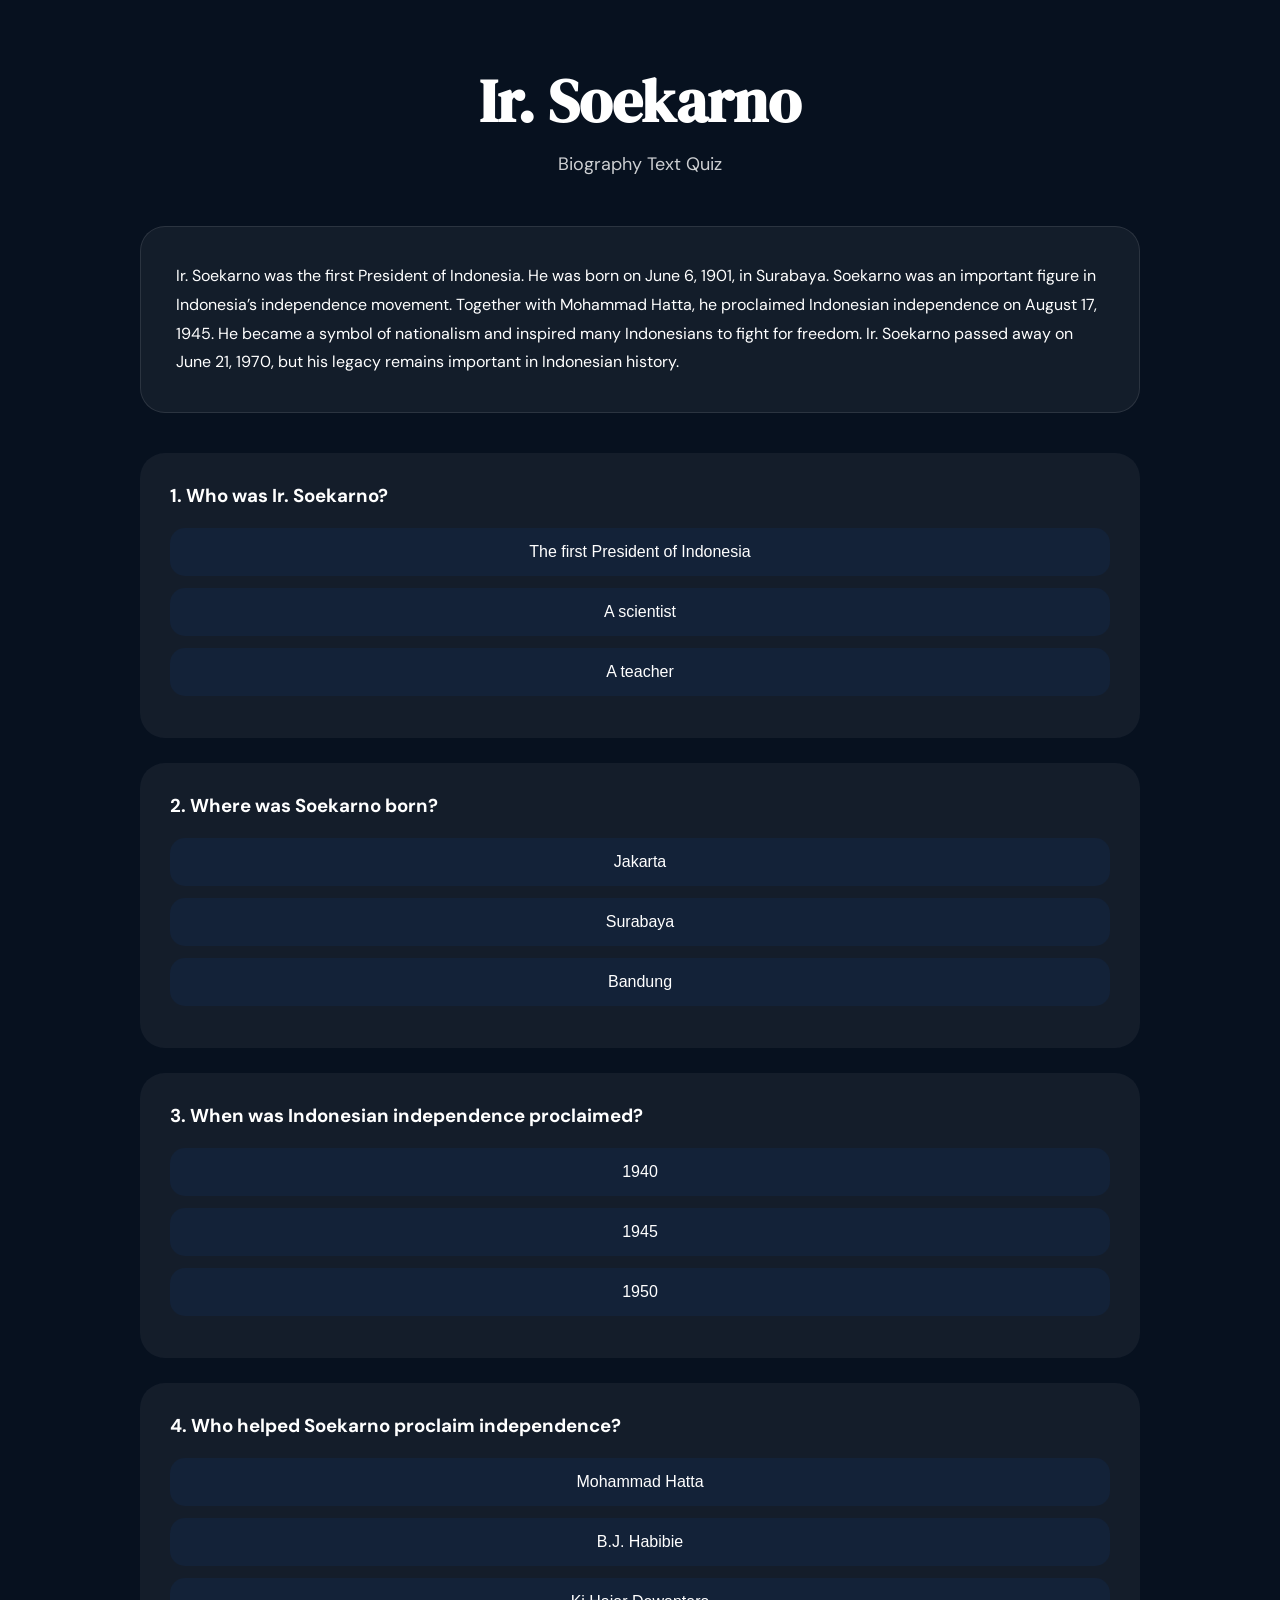
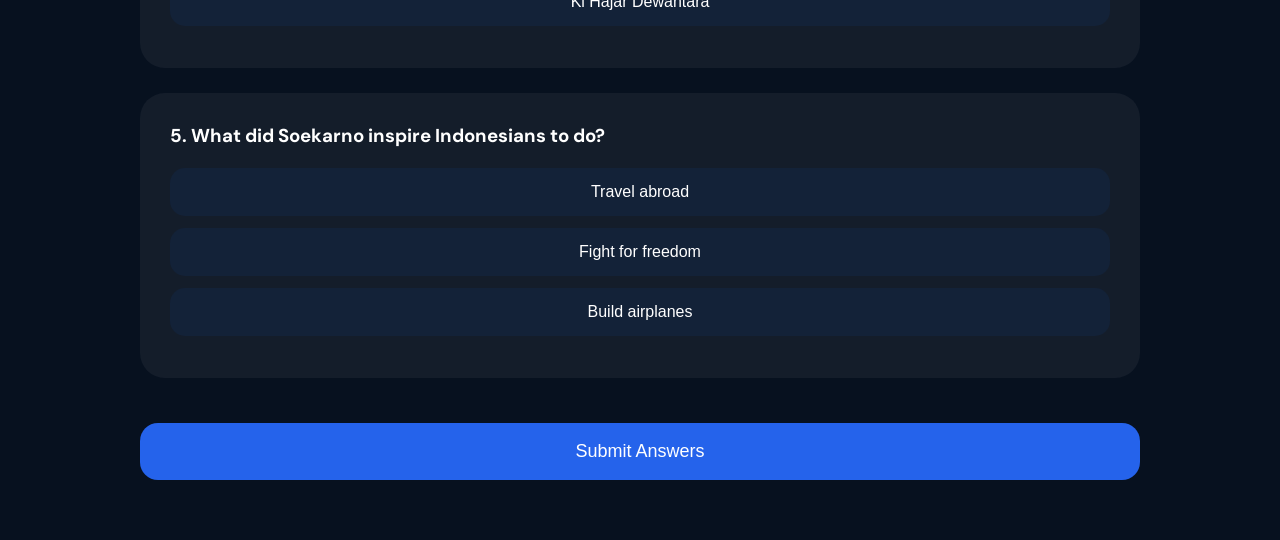
==== biography.html @ 5d80e8ea "perubahan vitur quiz" ====
<!DOCTYPE html>
<html lang="en">
<head>
<meta charset="UTF-8">
<meta name="viewport" content="width=device-width, initial-scale=1.0">

<title>Biography Quiz</title>

<link href="https://fonts.googleapis.com/css2?family=DM+Sans:wght@300;400;500;700&family=DM+Serif+Display&display=swap" rel="stylesheet">

<link rel="stylesheet" href="style.css">

<style>

body{
  margin:0;
  background:#07111f;
  color:white;
  font-family:'DM Sans',sans-serif;
}

.quiz-page{
  width:90%;
  max-width:1000px;
  margin:auto;
  padding:60px 0;
}

.quiz-header{
  text-align:center;
  margin-bottom:50px;
}

.quiz-header h1{
  font-size:60px;
  font-family:'DM Serif Display',serif;
  margin-bottom:10px;
}

.quiz-header p{
  opacity:.8;
  font-size:18px;
}

.story-box{
  background:rgba(255,255,255,.05);
  border:1px solid rgba(255,255,255,.1);
  border-radius:25px;
  padding:35px;
  line-height:1.8;
  margin-bottom:40px;
}

.question-card{
  background:rgba(255,255,255,.05);
  border-radius:25px;
  padding:30px;
  margin-bottom:25px;
}

.question-card h3{
  margin-bottom:20px;
}

.option-btn{
  width:100%;
  padding:15px;
  border:none;
  border-radius:15px;
  margin-bottom:12px;
  background:#132238;
  color:white;
  cursor:pointer;
  transition:.3s;
  font-size:16px;
}

.option-btn:hover{
  background:#1d3557;
}

.option-btn.selected{
  background:#2563eb;
}

.submit-btn{
  width:100%;
  padding:18px;
  border:none;
  border-radius:18px;
  background:#2563eb;
  color:white;
  font-size:18px;
  cursor:pointer;
  margin-top:20px;
}

.result-box{
  margin-top:40px;
  background:rgba(255,255,255,.05);
  border-radius:25px;
  padding:30px;
  display:none;
}

.review-item{
  margin-top:20px;
  padding:20px;
  border-radius:18px;
}

.correct{
  background:rgba(34,197,94,.15);
}

.wrong{
  background:rgba(239,68,68,.15);
}

</style>
</head>
<body>

<div class="quiz-page">

<div class="quiz-header">
<h1>Ir. Soekarno</h1>
<p>Biography Text Quiz</p>
</div>

<div class="story-box">

<p>
Ir. Soekarno was the first President of Indonesia.
He was born on June 6, 1901, in Surabaya.
Soekarno was an important figure in Indonesia’s independence movement.
Together with Mohammad Hatta, he proclaimed Indonesian independence on August 17, 1945.
He became a symbol of nationalism and inspired many Indonesians to fight for freedom.
Ir. Soekarno passed away on June 21, 1970, but his legacy remains important in Indonesian history.
</p>

</div>

<div id="quiz-area">

<div class="question-card">
<h3>1. Who was Ir. Soekarno?</h3>

<button class="option-btn" onclick="selectAnswer(0,this,true)">The first President of Indonesia</button>
<button class="option-btn" onclick="selectAnswer(0,this,false)">A scientist</button>
<button class="option-btn" onclick="selectAnswer(0,this,false)">A teacher</button>
</div>

<div class="question-card">
<h3>2. Where was Soekarno born?</h3>

<button class="option-btn" onclick="selectAnswer(1,this,false)">Jakarta</button>
<button class="option-btn" onclick="selectAnswer(1,this,true)">Surabaya</button>
<button class="option-btn" onclick="selectAnswer(1,this,false)">Bandung</button>
</div>

<div class="question-card">
<h3>3. When was Indonesian independence proclaimed?</h3>

<button class="option-btn" onclick="selectAnswer(2,this,false)">1940</button>
<button class="option-btn" onclick="selectAnswer(2,this,true)">1945</button>
<button class="option-btn" onclick="selectAnswer(2,this,false)">1950</button>
</div>

<div class="question-card">
<h3>4. Who helped Soekarno proclaim independence?</h3>

<button class="option-btn" onclick="selectAnswer(3,this,true)">Mohammad Hatta</button>
<button class="option-btn" onclick="selectAnswer(3,this,false)">B.J. Habibie</button>
<button class="option-btn" onclick="selectAnswer(3,this,false)">Ki Hajar Dewantara</button>
</div>

<div class="question-card">
<h3>5. What did Soekarno inspire Indonesians to do?</h3>

<button class="option-btn" onclick="selectAnswer(4,this,false)">Travel abroad</button>
<button class="option-btn" onclick="selectAnswer(4,this,true)">Fight for freedom</button>
<button class="option-btn" onclick="selectAnswer(4,this,false)">Build airplanes</button>
</div>

<button class="submit-btn" onclick="finishQuiz()">
Submit Answers
</button>

</div>

<div class="result-box" id="resultBox">

<h2>Your Result</h2>

<p id="scoreText"></p>
<p id="correctText"></p>
<p id="wrongText"></p>

<div id="reviewArea"></div>

</div>

</div>

<script>

const answers = [];
const review = [];

function selectAnswer(q,btn,isCorrect){

  document.querySelectorAll('.question-card')[q]
  .querySelectorAll('.option-btn')
  .forEach(b=>b.classList.remove('selected'));

  btn.classList.add('selected');

  answers[q]=isCorrect;

  review[q]={
    question:q+1,
    answer:btn.innerText,
    correct:isCorrect
  };
}

function finishQuiz(){

  let correct=0;

  answers.forEach(a=>{
    if(a) correct++;
  });

  const wrong=5-correct;
  const score=correct*20;

  document.getElementById('resultBox').style.display='block';

  document.getElementById('scoreText').innerText=
  "Score : "+score;

  document.getElementById('correctText').innerText=
  "Correct : "+correct;

  document.getElementById('wrongText').innerText=
  "Wrong : "+wrong;

  let html='';

  review.forEach(r=>{

    html+=`
    <div class="review-item ${r.correct ? 'correct':'wrong'}">

    <h4>
    Question ${r.question}
    </h4>

    <p>Your Answer : ${r.answer}</p>

    <p>
    ${r.correct ? '✔ Correct':'✖ Wrong'}
    </p>

    </div>
    `;
  });

  document.getElementById('reviewArea').innerHTML=html;
}

</script>

</body>
</html>
---- style.css ----
:root {
      --navy:       #0f2044;
      --navy-mid:   #1a3263;
      --navy-light: #243f7a;
      --accent:     #4a90d9;
      --accent-glow:#6fb3f7;
      --gold:       #e8b84b;
      --white:      #ffffff;
      --off-white:  #f5f7fb;
      --text-dark:  #1a2540;
      --text-mid:   #3d5080;
      --text-light: #7a92bb;
      --example-bg: #eef5ff;
      --example-border: #4a90d9;
      --card-shadow: 0 8px 32px rgba(15,32,68,0.10);
      --radius: 16px;
    }

    *, *::before, *::after { box-sizing: border-box; margin: 0; padding: 0; }

    html { scroll-behavior: smooth; }

    body {
      font-family: 'DM Sans', sans-serif;
      background: var(--off-white);
      color: var(--text-dark);
      min-height: 100vh;
    }

    /* ── NAV ── */
    nav {
      position: sticky;
      top: 0;
      z-index: 100;
      background: var(--navy);
      box-shadow: 0 2px 24px rgba(15,32,68,0.25);
    }
    .nav-inner {
      max-width: 1100px;
      margin: 0 auto;
      padding: 0 24px;
      display: flex;
      align-items: center;
      justify-content: space-between;
      height: 64px;
    }
    .nav-logo {
      font-family: 'DM Serif Display', serif;
      font-size: 1.5rem;
      color: var(--white);
      letter-spacing: -0.3px;
      display: flex;
      align-items: center;
      gap: 10px;
    }
    .nav-logo span.dot {
      width: 10px; height: 10px;
      background: var(--gold);
      border-radius: 50%;
      display: inline-block;
    }
    .nav-links {
      display: flex;
      gap: 6px;
      list-style: none;
    }
    .nav-links a {
      color: rgba(255,255,255,0.75);
      text-decoration: none;
      font-size: 0.88rem;
      font-weight: 500;
      padding: 6px 14px;
      border-radius: 8px;
      transition: all .2s;
    }
    .nav-links a:hover {
      color: var(--white);
      background: rgba(255,255,255,0.10);
    }
/* ── THEME TOGGLE ── */
.theme-toggle{
  display:flex;
  align-items:center;
  gap:10px;
  cursor:pointer;
  user-select:none;
}

.toggle-label{
  color: rgba(255,255,255,0.85);
  font-size:0.85rem;
  font-weight:600;
  transition: .25s;
}

.toggle-track{
  width:54px;
  height:30px;
  border-radius:100px;
  background: rgba(255,255,255,0.18);
  border:1px solid rgba(255,255,255,0.15);
  position:relative;
  transition: .3s;
  backdrop-filter: blur(10px);
}

.toggle-thumb{
  width:22px;
  height:22px;
  border-radius:50%;
  background:white;
  position:absolute;
  top:3px;
  left:4px;
  transition:.3s cubic-bezier(.68,-0.55,.27,1.55);
  box-shadow:0 2px 10px rgba(0,0,0,0.2);
}

/* ACTIVE PURPLE MODE */
body.purple-theme{
  --navy:       #2d114f;
  --navy-mid:   #4a1f75;
  --navy-light: #67309b;

  --accent:      #9b5cff;
  --accent-glow: #bb8cff;

  --example-bg: #f4edff;
  --example-border: #9b5cff;
}

body.purple-theme .toggle-track{
  background: rgba(155,92,255,0.25);
  border-color: rgba(255,255,255,0.2);
}

body.purple-theme .toggle-thumb{
  transform: translateX(24px);
  background: #ffffff;
}

body.purple-theme .toggle-label{
  color:#d7c0ff;
}
    /* ── HERO ── */
    /* ── HERO PARALLAX ── */
.hero {
  position: relative;
  min-height: 100vh;

  padding: 80px 24px;

  display: flex;
  flex-direction: column;
  justify-content: center;
  align-items: center;

  text-align: center;
  overflow: hidden;

  background-image: url('images/lanscape.jpg');
  background-size: cover;
  background-position: center top;
  background-repeat: no-repeat;
}

/* overlay gelap */
.hero::before {
  content: '';
  position: absolute;
  inset: 0;

  background: linear-gradient(
    to bottom,
    rgba(15,32,68,0.35),
    rgba(15,32,68,0.55)
  );

  z-index: 1;
}

/* fade ke bawah */
.hero::after {
  content: '';
  position: absolute;
  left: 0;
  bottom: 0;

  width: 100%;
  height: 140px;

  background: linear-gradient(
    to bottom,
    transparent,
    var(--off-white)
  );

  z-index: 1;
}

/* supaya text muncul di atas overlay */
.hero > * {
  position: relative;
  z-index: 2;
}
    .hero h1 {
      font-family: 'DM Serif Display', serif;
      font-size: clamp(2.4rem, 5vw, 3.8rem);
      color: var(--white);
      line-height: 1.1;
      margin-bottom: 18px;
    }
    .hero h1 em {
      font-style: italic;
      color: var(--gold);
    }
    .hero p {
      color: rgba(255,255,255,0.70);
      font-size: 1.05rem;
      max-width: 560px;
      margin: 0 auto 36px;
      line-height: 1.7;
      font-weight: 300;
    }
    .hero-pills {
      display: flex;
      gap: 10px;
      justify-content: center;
      flex-wrap: wrap;
    }
    .hero-pill {
      background: rgba(255,255,255,0.12);
      border: 1px solid rgba(255,255,255,0.20);
      color: rgba(255,255,255,0.90);
      padding: 8px 20px;
      border-radius: 100px;
      font-size: 0.875rem;
      font-weight: 500;
      cursor: pointer;
      transition: all .2s;
    }
    .hero-pill:hover, .hero-pill.active {
      background: var(--accent);
      border-color: var(--accent);
      color: var(--white);
    }

    /* ── MAIN ── */
    main {
      max-width: 1100px;
      margin: 0 auto;
      padding: 60px 24px 100px;
    }

    /* ── TABS ── */
    .tabs-wrapper {
      margin-bottom: 40px;
    }
    .tabs-nav {
      display: flex;
      gap: 6px;
      background: var(--white);
      padding: 6px;
      border-radius: var(--radius);
      box-shadow: var(--card-shadow);
      flex-wrap: wrap;
    }
    .tab-btn {
      flex: 1;
      min-width: 140px;
      padding: 12px 20px;
      border: none;
      background: transparent;
      border-radius: 10px;
      font-family: 'DM Sans', sans-serif;
      font-size: 0.9rem;
      font-weight: 600;
      color: var(--text-mid);
      cursor: pointer;
      transition: all .25s;
      display: flex;
      align-items: center;
      justify-content: center;
      gap: 8px;
    }
    .tab-btn .tab-icon {
      font-size: 1.1rem;
    }
    .tab-btn:hover {
      background: var(--off-white);
      color: var(--navy);
    }
    .tab-btn.active {
      background: var(--navy);
      color: var(--white);
      box-shadow: 0 4px 16px rgba(15,32,68,0.25);
    }

    /* ── PANEL ── */
    .tab-panel { display: none; animation: fadeUp .35s ease; }
    .tab-panel.active { display: block; }

    @keyframes fadeUp {
      from { opacity: 0; transform: translateY(18px); }
      to   { opacity: 1; transform: translateY(0); }
    }

    /* ── SECTION HEADER ── */
    .section-header {
      display: flex;
      align-items: flex-start;
      gap: 20px;
      margin-bottom: 36px;
    }
    .section-icon {
      width: 56px; height: 56px;
      border-radius: 14px;
      background: linear-gradient(135deg, var(--navy) 0%, var(--navy-light) 100%);
      display: flex;
      align-items: center;
      justify-content: center;
      font-size: 1.6rem;
      flex-shrink: 0;
      box-shadow: 0 4px 16px rgba(15,32,68,0.20);
    }
    .section-title h2 {
      font-family: 'DM Serif Display', serif;
      font-size: 2rem;
      color: var(--navy);
      line-height: 1.1;
      margin-bottom: 6px;
    }
    .section-title p {
      color: var(--text-light);
      font-size: 0.9rem;
      font-weight: 400;
    }

    /* ── CARDS GRID ── */
    .cards-grid {
      display: grid;
      grid-template-columns: repeat(auto-fit, minmax(300px, 1fr));
      gap: 20px;
      margin-bottom: 32px;
    }

    /* ── CARD ── */
    .card {
      background: var(--white);
      border-radius: var(--radius);
      padding: 28px;
      box-shadow: var(--card-shadow);
      border: 1px solid rgba(15,32,68,0.06);
      transition: transform .2s, box-shadow .2s;
    }
    .card:hover {
      transform: translateY(-3px);
      box-shadow: 0 16px 40px rgba(15,32,68,0.14);
    }
    .card-label {
      display: inline-flex;
      align-items: center;
      gap: 6px;
      background: var(--example-bg);
      color: var(--accent);
      font-size: 0.75rem;
      font-weight: 700;
      letter-spacing: 1px;
      text-transform: uppercase;
      padding: 4px 12px;
      border-radius: 100px;
      margin-bottom: 14px;
    }
    .card h3 {
      font-family: 'DM Serif Display', serif;
      font-size: 1.25rem;
      color: var(--navy);
      margin-bottom: 10px;
    }
    .card p {
      color: var(--text-mid);
      font-size: 0.92rem;
      line-height: 1.7;
    }

    /* ── TYPES CARD ── */
.types-card{
  background: var(--white);
  border-radius: var(--radius);
  padding: 30px;
  margin-bottom: 28px;
  box-shadow: var(--card-shadow);
  border: 1px solid rgba(15,32,68,0.06);
}

.types-header{
  margin-bottom: 22px;
}

.types-header span{
  display:inline-flex;
  align-items:center;
  gap:6px;

  background: var(--example-bg);
  color: var(--accent);

  font-size:0.72rem;
  font-weight:700;
  letter-spacing:1px;
  text-transform:uppercase;

  padding:5px 12px;
  border-radius:100px;

  margin-bottom:14px;
}

.types-header h3{
  font-family:'DM Serif Display', serif;
  color: var(--navy);
  font-size:1.5rem;
  margin-bottom:8px;
}

.types-header p{
  color: var(--text-light);
  font-size:0.92rem;
  line-height:1.7;
}

.types-grid{
  display:grid;
  grid-template-columns: repeat(auto-fit, minmax(240px,1fr));
  gap:16px;
}

.type-item{
  display:flex;
  gap:14px;
  align-items:flex-start;

  background: var(--off-white);

  padding:18px;
  border-radius:14px;

  border:1px solid rgba(15,32,68,0.05);

  transition:.25s;
}

.type-item:hover{
  transform: translateY(-3px);
  border-color: rgba(74,144,217,0.25);
  box-shadow: 0 10px 25px rgba(15,32,68,0.08);
}

.type-icon{
  width:46px;
  height:46px;

  border-radius:12px;

  background: linear-gradient(
    135deg,
    var(--navy),
    var(--navy-light)
  );

  display:flex;
  align-items:center;
  justify-content:center;

  font-size:1.2rem;
  flex-shrink:0;

  color:white;
}

.type-item h4{
  color: var(--navy);
  font-size:1rem;
  margin-bottom:6px;
}

.type-item p{
  color: var(--text-mid);
  font-size:0.88rem;
  line-height:1.6;
}


    /* ── STRUCTURE LIST ── */
    .structure-card {
      background: var(--white);
      border-radius: var(--radius);
      padding: 28px 32px;
      box-shadow: var(--card-shadow);
      border: 1px solid rgba(15,32,68,0.06);
      margin-bottom: 24px;
    }
    .structure-card h3 {
      font-family: 'DM Serif Display', serif;
      font-size: 1.4rem;
      color: var(--navy);
      margin-bottom: 20px;
      display: flex;
      align-items: center;
      gap: 10px;
    }
    .structure-card h3::after {
      content: '';
      flex: 1;
      height: 2px;
      background: linear-gradient(to right, var(--accent), transparent);
      border-radius: 2px;
    }
    .structure-list {
      list-style: none;
      display: grid;
      gap: 12px;
    }
    .structure-item {
      display: flex;
      gap: 16px;
      align-items: flex-start;
    }
    .structure-num {
      width: 32px; height: 32px;
      border-radius: 8px;
      background: linear-gradient(135deg, var(--navy) 0%, var(--navy-light) 100%);
      color: var(--white);
      font-size: 0.78rem;
      font-weight: 700;
      display: flex;
      align-items: center;
      justify-content: center;
      flex-shrink: 0;
    }
    .structure-item-body strong {
      display: block;
      color: var(--navy);
      font-weight: 600;
      font-size: 0.95rem;
      margin-bottom: 3px;
    }
    .structure-item-body span {
      color: var(--text-mid);
      font-size: 0.88rem;
      line-height: 1.6;
    }

    /* ── EXAMPLE BOX ── */
    .example-box {
      background: var(--example-bg);
      border-left: 4px solid var(--accent);
      border-radius: 0 var(--radius) var(--radius) 0;
      padding: 32px 36px;
      margin-top: 8px;
      position: relative;
      overflow: hidden;
    }
    .example-box::before {
      content: '"';
      position: absolute;
      top: -10px; right: 20px;
      font-family: 'DM Serif Display', serif;
      font-size: 8rem;
      color: rgba(74,144,217,0.12);
      line-height: 1;
      pointer-events: none;
    }
    .example-tag {
      display: inline-flex;
      align-items: center;
      gap: 6px;
      background: var(--accent);
      color: var(--white);
      font-size: 0.72rem;
      font-weight: 700;
      letter-spacing: 1.2px;
      text-transform: uppercase;
      padding: 4px 14px;
      border-radius: 100px;
      margin-bottom: 18px;
    }
    .example-box h4 {
      font-family: 'DM Serif Display', serif;
      font-size: 1.3rem;
      color: var(--navy);
      margin-bottom: 18px;
    }
    .example-para {
      color: var(--text-dark);
      font-size: 0.93rem;
      line-height: 1.85;
      margin-bottom: 16px;
    }
    .example-para:last-child { margin-bottom: 0; }
    .example-section-label {
      display: inline-block;
      background: var(--navy);
      color: var(--gold);
      font-size: 0.70rem;
      font-weight: 700;
      letter-spacing: 1px;
      text-transform: uppercase;
      padding: 3px 10px;
      border-radius: 4px;
      margin-bottom: 6px;
    }

    /* ── DIVIDER ── */
    .divider {
      height: 1px;
      background: linear-gradient(to right, var(--accent), transparent);
      margin: 32px 0;
      opacity: 0.3;
    }

/* ── QUIZ SECTION (NO BACKGROUND - CENTERED) ── */
.quiz-section {
  margin-top: 60px;
  margin-bottom: 80px;
  width: 100%;
  display: flex;
  justify-content: center;
  align-items: center;
}

.quiz-overlay {
  width: 100%;
  display: flex;
  justify-content: center;
}

.quiz-card {
  background: var(--white);
  width: 100%;
  max-width: 520px; /* Lebar ideal dan proporsional saat di tengah */
  min-height: 380px;
  border-radius: var(--radius);
  padding: 40px;
  box-shadow: var(--card-shadow);
  border: 1px solid rgba(15, 32, 68, 0.08);
  display: flex;
  flex-direction: column;
  justify-content: center;
  text-align: center;
  animation: fadeUp 0.4s ease;
}

.quiz-card h3 {
  font-family: 'DM Serif Display', serif;
  color: var(--navy);
  font-size: 1.8rem;
  margin-bottom: 12px;
}

.quiz-card p {
  color: var(--text-mid);
  font-size: 0.98rem;
  margin-bottom: 26px;
  line-height: 1.6;
}

.quiz-btn-primary {
  background: var(--accent);
  color: var(--white);
  border: none;
  padding: 14px 28px;
  border-radius: 10px;
  font-size: 1rem;
  font-weight: 600;
  cursor: pointer;
  transition: all 0.25s ease;
  font-family: 'DM Sans', sans-serif;
  box-shadow: 0 4px 12px rgba(74, 144, 217, 0.15);
}

.quiz-btn-primary:hover {
  background: var(--navy);
  transform: translateY(-2px);
  box-shadow: 0 6px 16px rgba(15, 32, 68, 0.2);
}

.quiz-cat-buttons {
  display: flex;
  flex-direction: column;
  gap: 12px;
  width: 100%;
}

.quiz-btn-outline {
  background: var(--off-white);
  color: var(--navy);
  border: 1px solid rgba(15, 32, 68, 0.08);
  padding: 14px;
  border-radius: 10px;
  font-weight: 600;
  font-size: 0.95rem;
  cursor: pointer;
  transition: all 0.2s ease;
  font-family: 'DM Sans', sans-serif;
  text-align: left;
  padding-left: 20px;
}

.quiz-btn-outline:hover {
  border-color: var(--accent);
  background: var(--example-bg);
  color: var(--accent);
  transform: translateX(4px);
}

.quiz-header-info {
  display: flex;
  justify-content: space-between;
  align-items: center;
  margin-bottom: 20px;
}

.quiz-badge {
  background: var(--navy);
  color: var(--gold);
  font-size: 0.7rem;
  font-weight: 700;
  padding: 4px 10px;
  border-radius: 4px;
  text-transform: uppercase;
  letter-spacing: 0.5px;
}

.quiz-progress-text {
  font-weight: 600;
  color: var(--text-light);
  font-size: 0.85rem;
}

.quiz-card h4 {
  color: var(--navy);
  font-size: 1.15rem;
  margin-bottom: 24px;
  text-align: left;
  line-height: 1.5;
}

.quiz-options {
  display: flex;
  flex-direction: column;
  gap: 10px;
  width: 100%;
}

.quiz-opt-btn {
  text-align: left;
  background: var(--off-white);
  border: 1px solid rgba(15, 32, 68, 0.06);
  padding: 14px 18px;
  border-radius: 10px;
  cursor: pointer;
  font-family: 'DM Sans', sans-serif;
  color: var(--text-dark);
  font-size: 0.95rem;
  transition: all 0.2s ease;
}

.quiz-opt-btn:hover {
  border-color: var(--accent);
  background: var(--example-bg);
}

.quiz-opt-btn.selected {
  background: var(--navy);
  color: var(--white);
  border-color: var(--navy);
}

/* ── SCORE RESULT BLOCK ── */
.quiz-score-circle {
  width: 110px;
  height: 110px;
  border-radius: 50%;
  background: linear-gradient(135deg, var(--navy) 0%, var(--accent) 100%);
  color: var(--white);
  display: flex;
  align-items: center;
  justify-content: center;
  font-size: 2.8rem;
  font-family: 'DM Serif Display', serif;
  margin: 10px auto 28px;
  box-shadow: 0 10px 25px rgba(74, 144, 217, 0.2);
  border: 4px solid var(--white);
}

.quiz-stats {
  display: flex;
  justify-content: center;
  gap: 16px;
  margin-bottom: 30px;
}

.quiz-stat-item {
  display: flex;
  align-items: center;
  gap: 6px;
  padding: 8px 16px;
  border-radius: 8px;
  font-size: 0.95rem;
  font-weight: 600;
  background: var(--off-white);
}

.quiz-stat-item.correct {
  color: #2ed573;
  border: 1px solid rgba(46, 213, 115, 0.15);
}

.quiz-stat-item.wrong {
  color: #ff4757;
  border: 1px solid rgba(255, 71, 87, 0.15);
}

@media (max-width: 580px) {
  .quiz-card {
    padding: 32px 20px;
  }
  .quiz-stats {
    flex-direction: column;
    gap: 10px;
  }
}

/* ── QUIZ REVIEW ── */
.quiz-review-area {
  margin-top: 24px;
  display: flex;
  flex-direction: column;
  gap: 14px;

  max-height: 320px;
  overflow-y: auto;
  padding-right: 4px;
}

.quiz-review-item {
  border-radius: 12px;
  padding: 16px;
  text-align: left;
  border: 1px solid rgba(15,32,68,0.08);
}

.quiz-review-item.correct {
  background: rgba(46, 213, 115, 0.08);
  border-color: rgba(46, 213, 115, 0.2);
}

.quiz-review-item.wrong {
  background: rgba(255, 71, 87, 0.08);
  border-color: rgba(255, 71, 87, 0.2);
}

.quiz-review-question {
  font-weight: 700;
  color: var(--navy);
  margin-bottom: 10px;
  line-height: 1.5;
}

.quiz-review-answer {
  font-size: 0.92rem;
  margin-bottom: 6px;
  color: var(--text-mid);
}

.quiz-review-answer strong {
  color: var(--text-dark);
}

.review-correct-text {
  color: #2ed573;
  font-weight: 700;
}

.review-wrong-text {
  color: #ff4757;
  font-weight: 700;
}

    /* ── FOOTER ── */
    footer {
      background: var(--navy);
      color: rgba(255,255,255,0.50);
      text-align: center;
      padding: 28px 24px;
      font-size: 0.85rem;
    }
    footer strong { color: rgba(255,255,255,0.85); }

    /* ── RESPONSIVE ── */
    @media (max-width: 680px) {
      .nav-links { display: none; }
      .section-header { flex-direction: column; gap: 12px; }
      .tab-btn { font-size: 0.82rem; padding: 10px 12px; }
      .example-box { padding: 22px 20px; }
      .cards-grid { grid-template-columns: 1fr; }
    }
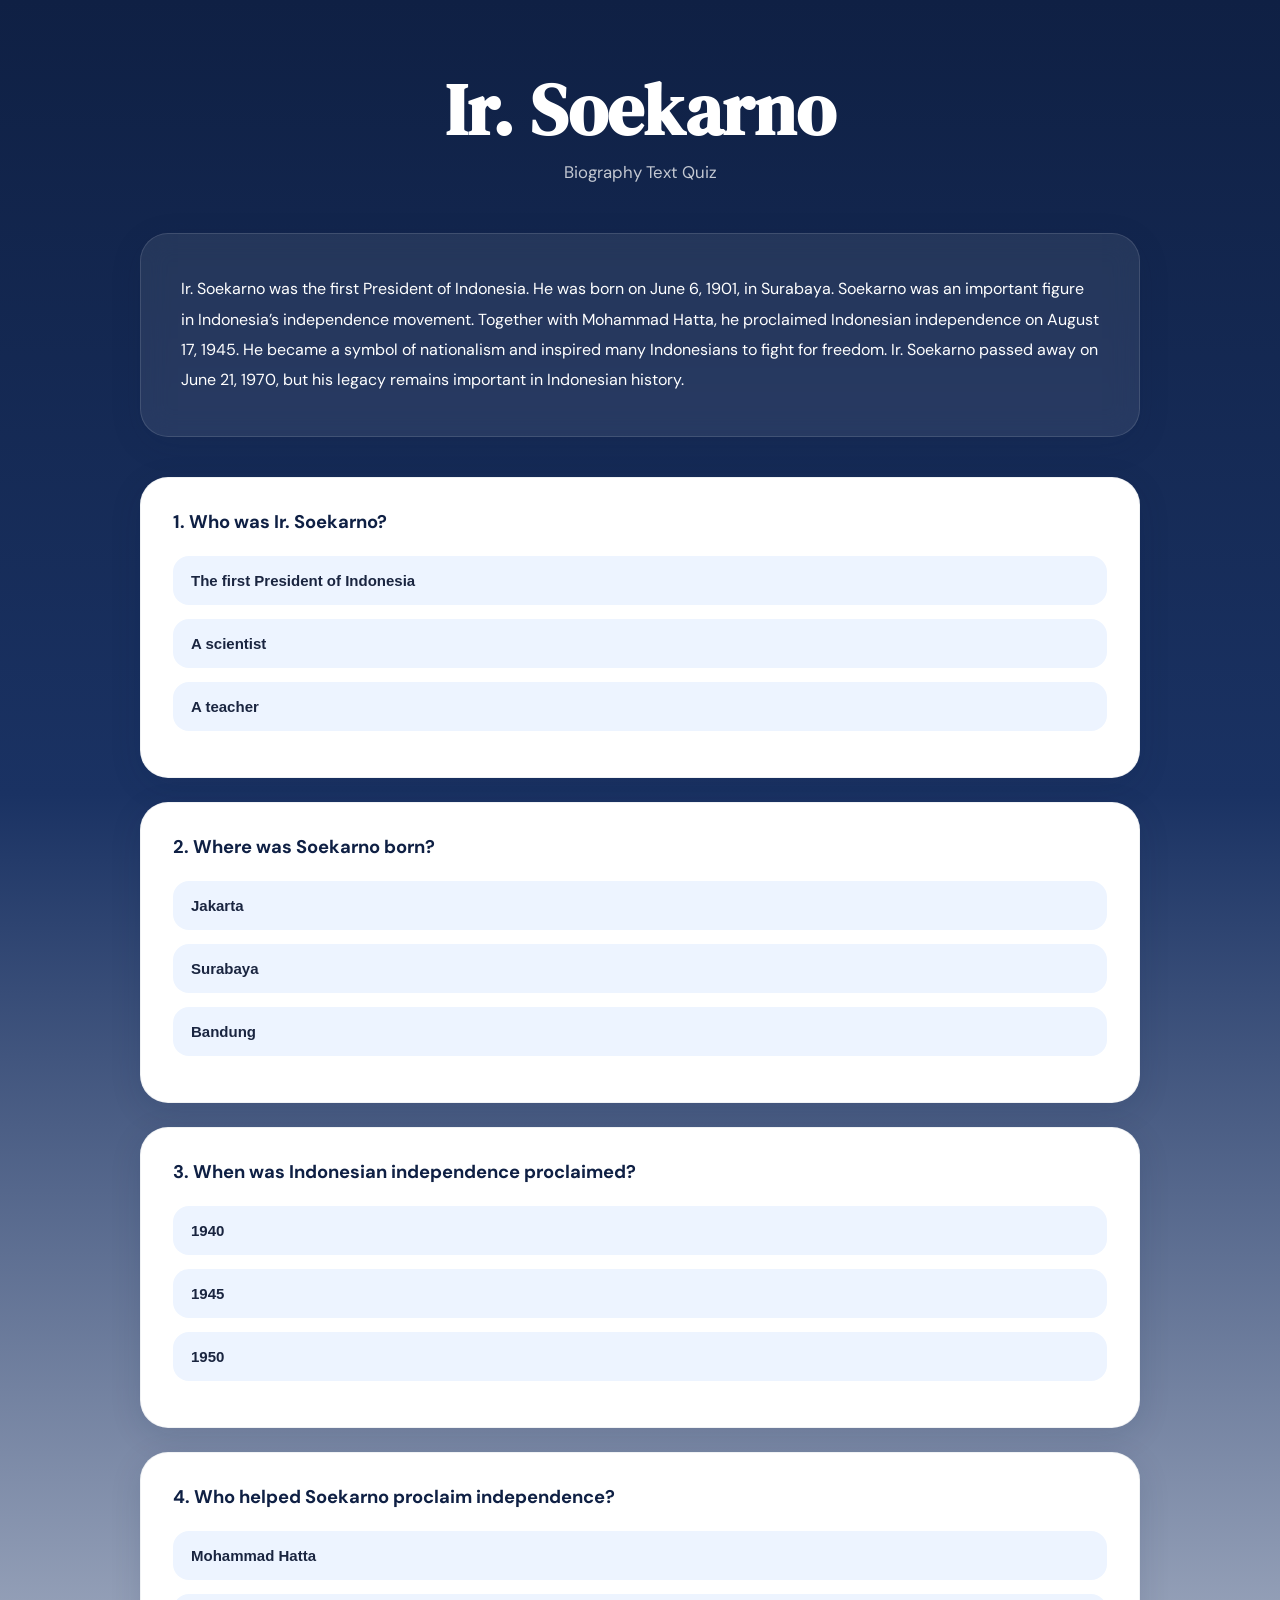
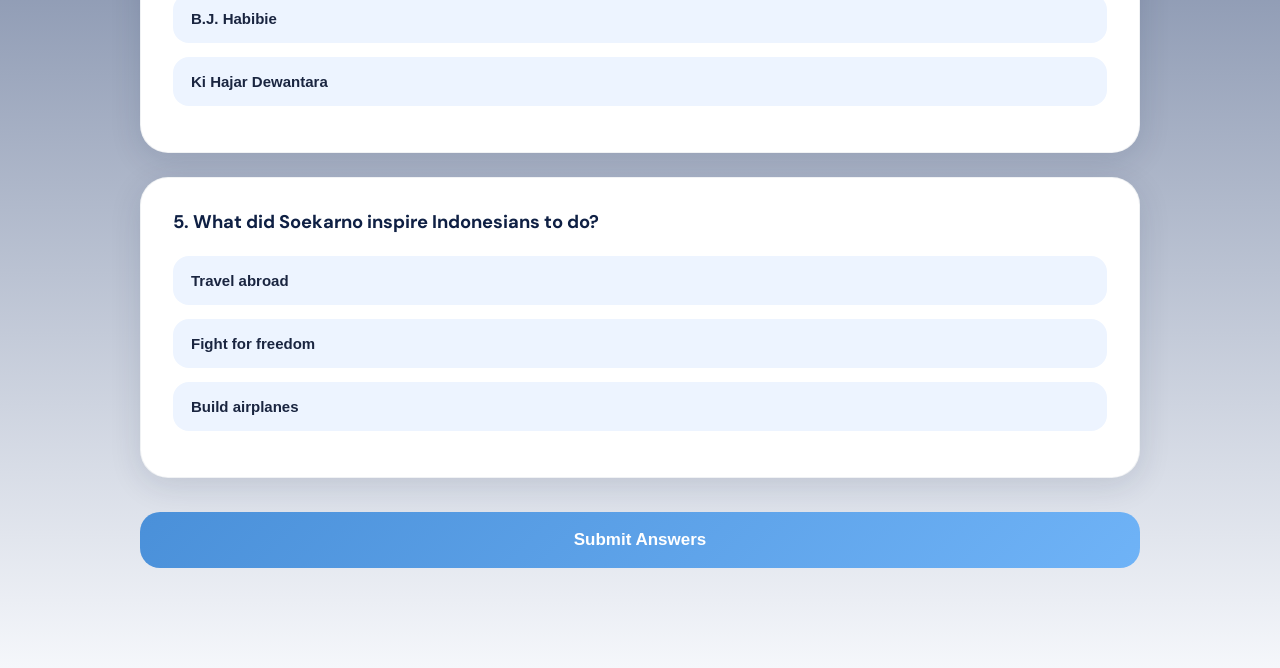
==== commit 278042cc: "perubahan tema warna dan desain quiz" ====
--- a/biography.html
+++ b/biography.html
@@ -12,109 +12,268 @@
 
 <style>
 
+:root{
+  --navy:#0f2044;
+  --navy-mid:#1a3263;
+  --navy-light:#243f7a;
+
+  --accent:#4a90d9;
+  --accent-glow:#6fb3f7;
+
+  --gold:#e8b84b;
+
+  --white:#ffffff;
+  --off-white:#f5f7fb;
+
+  --text-dark:#1a2540;
+  --text-mid:#3d5080;
+  --text-light:#7a92bb;
+
+  --card-shadow:0 8px 32px rgba(15,32,68,0.12);
+
+  --correct:#22c55e;
+  --wrong:#ef4444;
+
+  --radius:22px;
+}
+
 body{
   margin:0;
-  background:#07111f;
-  color:white;
   font-family:'DM Sans',sans-serif;
-}
-
+
+  background:
+  linear-gradient(
+    180deg,
+    var(--navy) 0%,
+    var(--navy-mid) 35%,
+    var(--off-white) 100%
+  );
+
+  color:var(--text-dark);
+  min-height:100vh;
+}
+
+/* PAGE */
 .quiz-page{
-  width:90%;
+  width:92%;
   max-width:1000px;
   margin:auto;
-  padding:60px 0;
-}
-
+  padding:70px 0 100px;
+}
+
+/* HEADER */
 .quiz-header{
   text-align:center;
   margin-bottom:50px;
 }
 
 .quiz-header h1{
-  font-size:60px;
+  font-size:clamp(2.8rem,6vw,4.5rem);
   font-family:'DM Serif Display',serif;
-  margin-bottom:10px;
+  color:white;
+  margin-bottom:12px;
+  line-height:1.1;
 }
 
 .quiz-header p{
-  opacity:.8;
-  font-size:18px;
-}
-
+  color:rgba(255,255,255,.75);
+  font-size:1.05rem;
+}
+
+/* STORY BOX */
 .story-box{
-  background:rgba(255,255,255,.05);
-  border:1px solid rgba(255,255,255,.1);
-  border-radius:25px;
-  padding:35px;
-  line-height:1.8;
+  background:rgba(255,255,255,.08);
+
+  backdrop-filter:blur(14px);
+
+  border:1px solid rgba(255,255,255,.12);
+
+  border-radius:28px;
+
+  padding:40px;
+
+  line-height:1.9;
+
+  color:white;
+
+  box-shadow:var(--card-shadow);
+
   margin-bottom:40px;
 }
 
+/* QUESTION CARD */
 .question-card{
-  background:rgba(255,255,255,.05);
-  border-radius:25px;
-  padding:30px;
-  margin-bottom:25px;
+  background:white;
+
+  border-radius:28px;
+
+  padding:32px;
+
+  margin-bottom:24px;
+
+  box-shadow:var(--card-shadow);
+
+  border:1px solid rgba(15,32,68,.06);
 }
 
 .question-card h3{
-  margin-bottom:20px;
-}
-
+  margin-bottom:22px;
+  color:var(--navy);
+  font-size:1.15rem;
+}
+
+/* OPTIONS */
 .option-btn{
   width:100%;
-  padding:15px;
+
+  padding:16px 18px;
+
   border:none;
-  border-radius:15px;
-  margin-bottom:12px;
-  background:#132238;
+
+  border-radius:16px;
+
+  margin-bottom:14px;
+
+  background:#edf4ff;
+
+  color:var(--text-dark);
+
+  cursor:pointer;
+
+  transition:.25s;
+
+  font-size:15px;
+
+  font-weight:600;
+
+  text-align:left;
+}
+
+.option-btn:hover{
+  transform:translateY(-2px);
+
+  background:var(--accent);
+
   color:white;
-  cursor:pointer;
-  transition:.3s;
-  font-size:16px;
-}
-
-.option-btn:hover{
-  background:#1d3557;
+
+  box-shadow:0 6px 18px rgba(74,144,217,.35);
 }
 
 .option-btn.selected{
-  background:#2563eb;
-}
-
+  background:linear-gradient(
+    135deg,
+    var(--accent),
+    var(--accent-glow)
+  );
+
+  color:white;
+
+  box-shadow:0 8px 20px rgba(74,144,217,.4);
+}
+
+/* SUBMIT */
 .submit-btn{
   width:100%;
+
   padding:18px;
+
   border:none;
-  border-radius:18px;
-  background:#2563eb;
+
+  border-radius:20px;
+
+  background:linear-gradient(
+    135deg,
+    var(--accent),
+    var(--accent-glow)
+  );
+
   color:white;
-  font-size:18px;
+
+  font-size:17px;
+
+  font-weight:700;
+
   cursor:pointer;
-  margin-top:20px;
-}
-
+
+  margin-top:10px;
+
+  transition:.25s;
+}
+
+.submit-btn:hover{
+  transform:translateY(-3px);
+
+  box-shadow:0 12px 25px rgba(74,144,217,.35);
+}
+
+/* RESULT */
 .result-box{
-  margin-top:40px;
-  background:rgba(255,255,255,.05);
-  border-radius:25px;
-  padding:30px;
+  margin-top:45px;
+
+  background:white;
+
+  border-radius:30px;
+
+  padding:35px;
+
   display:none;
-}
-
+
+  box-shadow:var(--card-shadow);
+}
+
+.result-box h2{
+  color:var(--navy);
+  margin-bottom:20px;
+}
+
+.result-box p{
+  color:var(--text-mid);
+  margin:10px 0;
+  font-weight:500;
+}
+
+/* REVIEW */
 .review-item{
-  margin-top:20px;
-  padding:20px;
-  border-radius:18px;
+  margin-top:22px;
+
+  padding:22px;
+
+  border-radius:20px;
+
+  border:1px solid transparent;
+}
+
+.review-item h4{
+  margin-bottom:10px;
 }
 
 .correct{
-  background:rgba(34,197,94,.15);
+  background:rgba(34,197,94,.10);
+  border-color:rgba(34,197,94,.25);
 }
 
 .wrong{
-  background:rgba(239,68,68,.15);
+  background:rgba(239,68,68,.10);
+  border-color:rgba(239,68,68,.25);
+}
+
+/* RESPONSIVE */
+@media(max-width:768px){
+
+  .quiz-page{
+    width:94%;
+    padding-top:40px;
+  }
+
+  .story-box,
+  .question-card,
+  .result-box{
+    padding:24px;
+  }
+
+  .quiz-header h1{
+    font-size:42px;
+  }
 }
 
 </style>
@@ -272,6 +431,18 @@
 }
 
 </script>
-
+<script>
+
+window.addEventListener('DOMContentLoaded',()=>{
+
+  const savedTheme = localStorage.getItem('theme');
+
+  if(savedTheme === 'purple'){
+    document.body.classList.add('purple-theme');
+  }
+
+});
+
+</script>
 </body>
 </html>
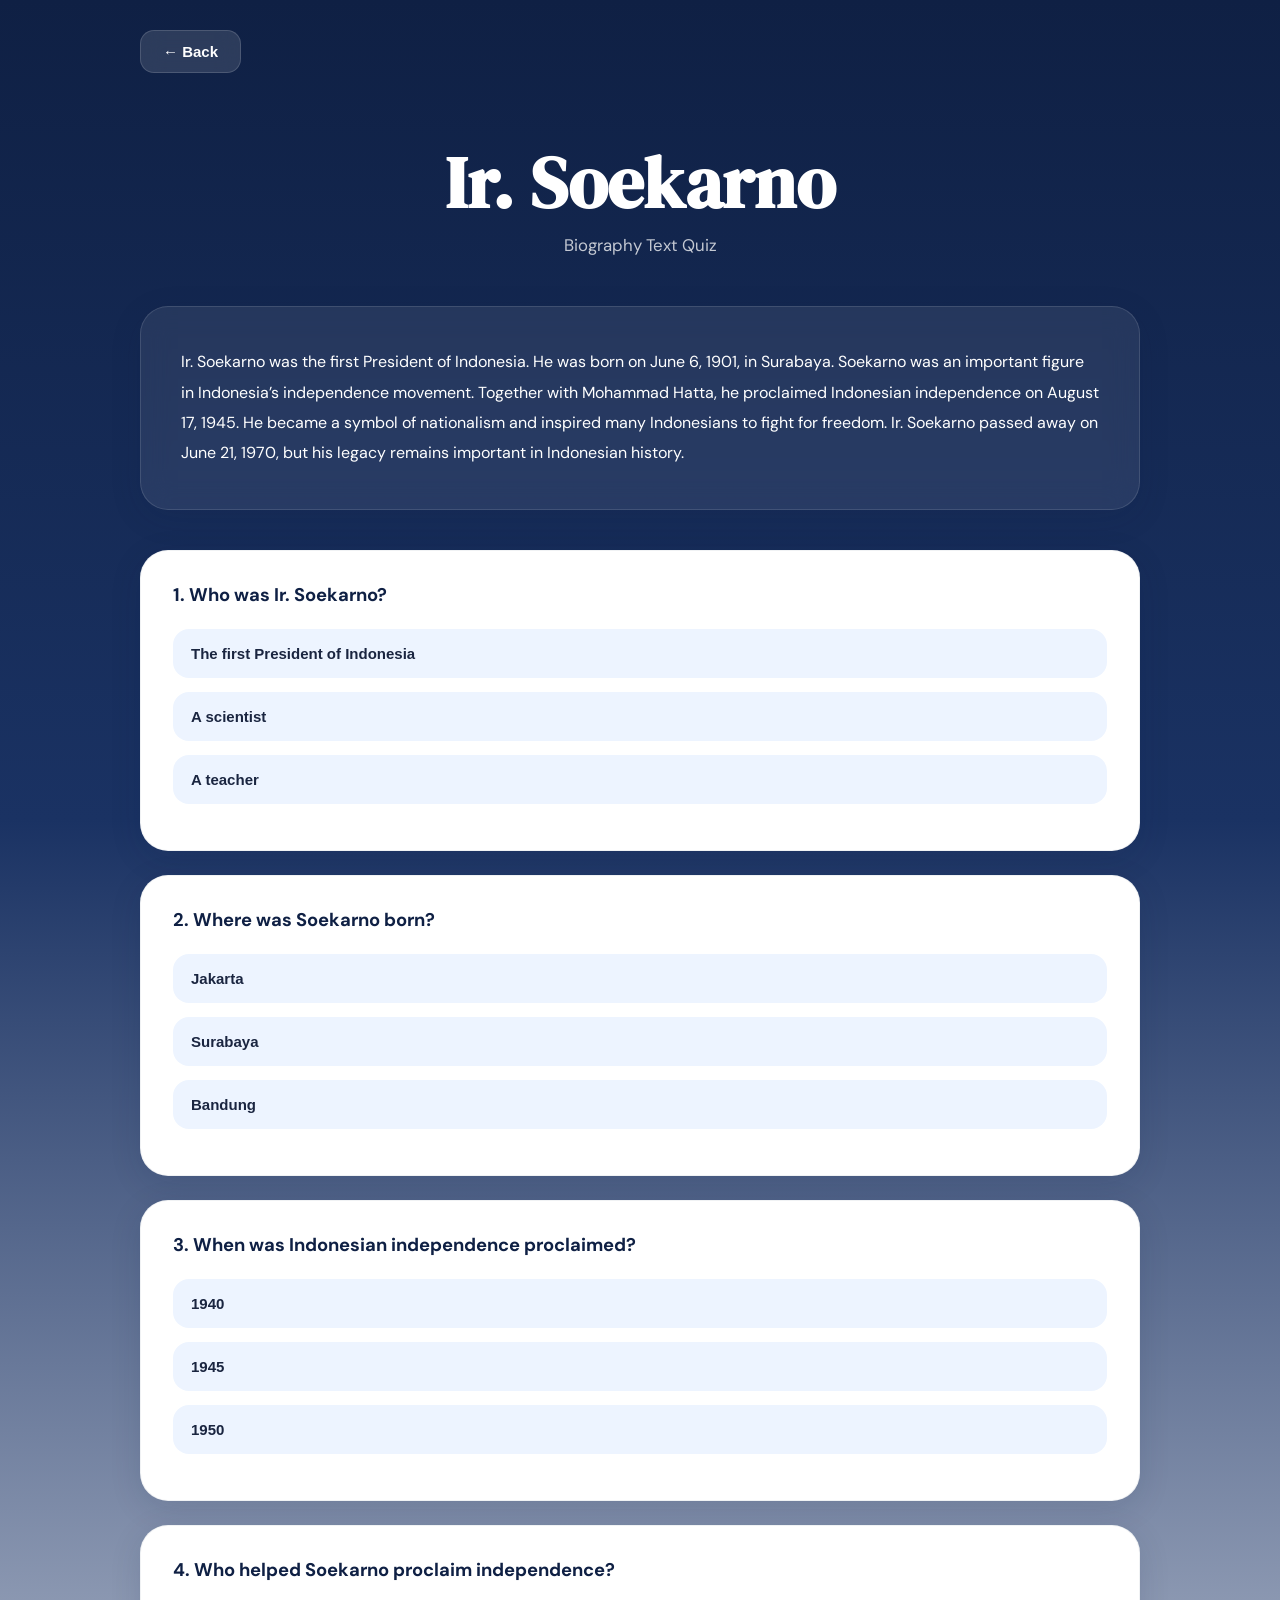
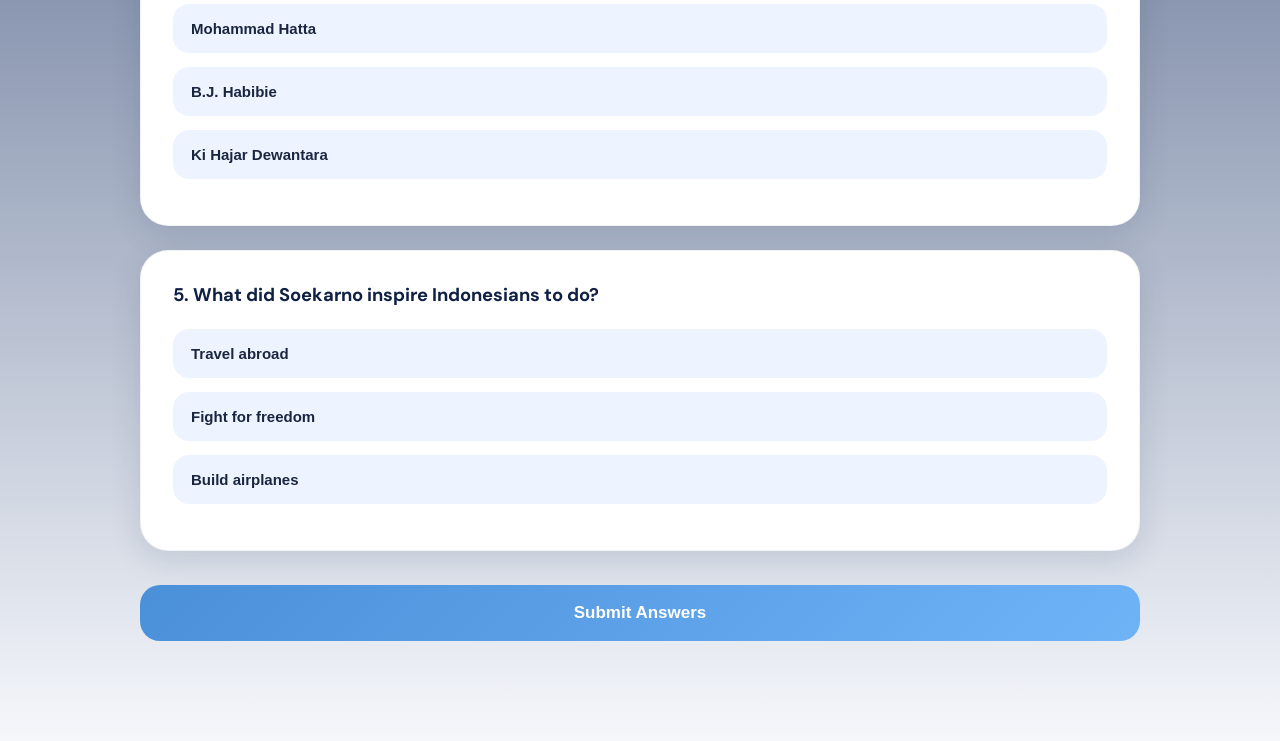
==== commit 2225e5cd: "penambahan tombol bact dan try again" ====
--- a/biography.html
+++ b/biography.html
@@ -80,6 +80,43 @@
   font-size:1.05rem;
 }
 
+/* TOP BAR */
+.top-bar{
+  width:92%;
+  max-width:1000px;
+  margin:30px auto 0;
+}
+
+.back-btn{
+  border:none;
+
+  background:rgba(255,255,255,.12);
+
+  color:white;
+
+  padding:12px 22px;
+
+  border-radius:14px;
+
+  font-size:15px;
+
+  font-weight:600;
+
+  cursor:pointer;
+
+  backdrop-filter:blur(10px);
+
+  border:1px solid rgba(255,255,255,.15);
+
+  transition:.25s;
+}
+
+.back-btn:hover{
+  background:var(--accent);
+
+  transform:translateY(-2px);
+}
+
 /* STORY BOX */
 .story-box{
   background:rgba(255,255,255,.08);
@@ -256,7 +293,39 @@
   background:rgba(239,68,68,.10);
   border-color:rgba(239,68,68,.25);
 }
-
+.try-btn{
+  width:100%;
+
+  padding:16px;
+
+  border:none;
+
+  border-radius:18px;
+
+  margin-top:25px;
+
+  background:linear-gradient(
+    135deg,
+    var(--accent),
+    var(--accent-glow)
+  );
+
+  color:white;
+
+  font-size:16px;
+
+  font-weight:700;
+
+  cursor:pointer;
+
+  transition:.25s;
+}
+
+.try-btn:hover{
+  transform:translateY(-2px);
+
+  box-shadow:0 10px 20px rgba(74,144,217,.35);
+}
 /* RESPONSIVE */
 @media(max-width:768px){
 
@@ -279,6 +348,12 @@
 </style>
 </head>
 <body>
+
+<div class="top-bar">
+  <button class="back-btn" onclick="goBack()">
+    ← Back
+  </button>
+</div>
 
 <div class="quiz-page">
 
@@ -358,7 +433,9 @@
 
 <div id="reviewArea"></div>
 
-</div>
+<button class="try-btn" onclick="retryQuiz()">
+  Try Again
+</button>
 
 </div>
 
@@ -444,5 +521,21 @@
 });
 
 </script>
+
+<script>
+
+function goBack(){
+  window.location.href = 'index.html';
+}
+
+</script>
+
+<script>
+
+function retryQuiz(){
+  location.reload();
+}
+
+</script>
 </body>
 </html>
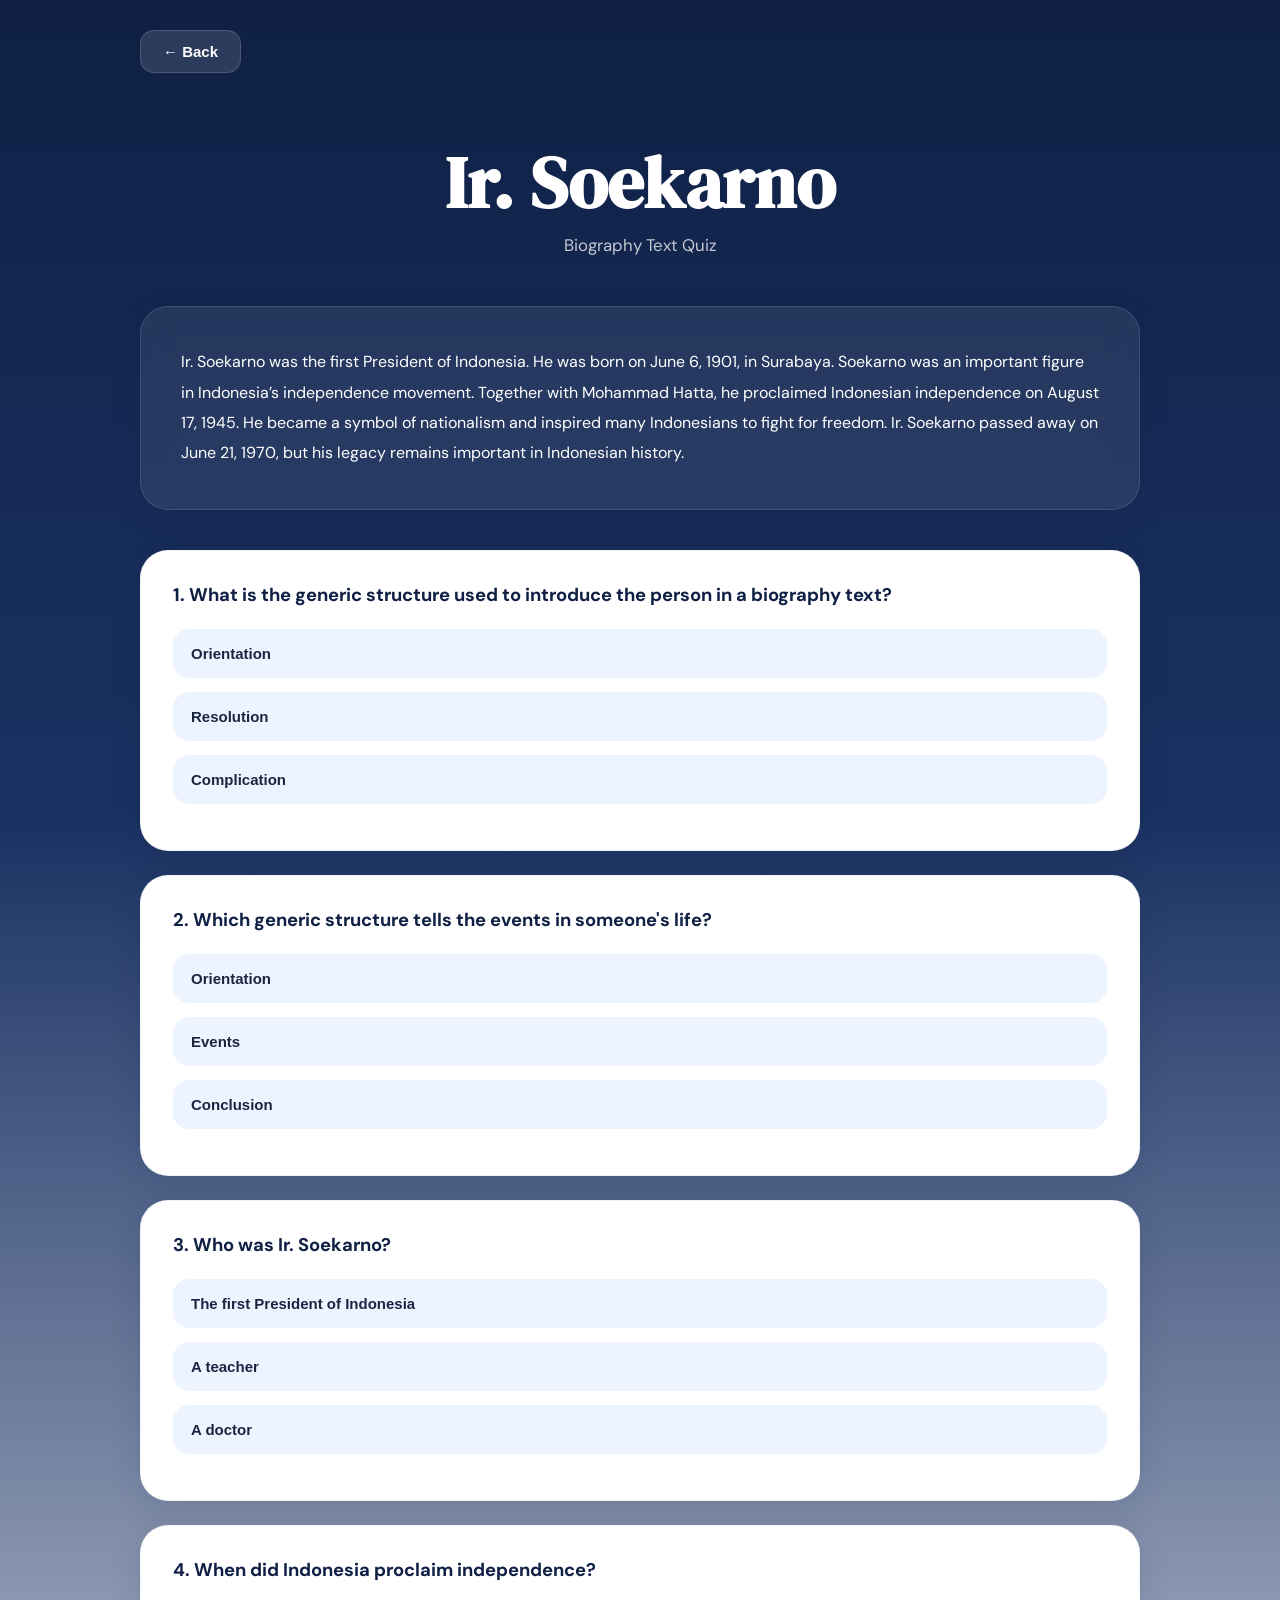
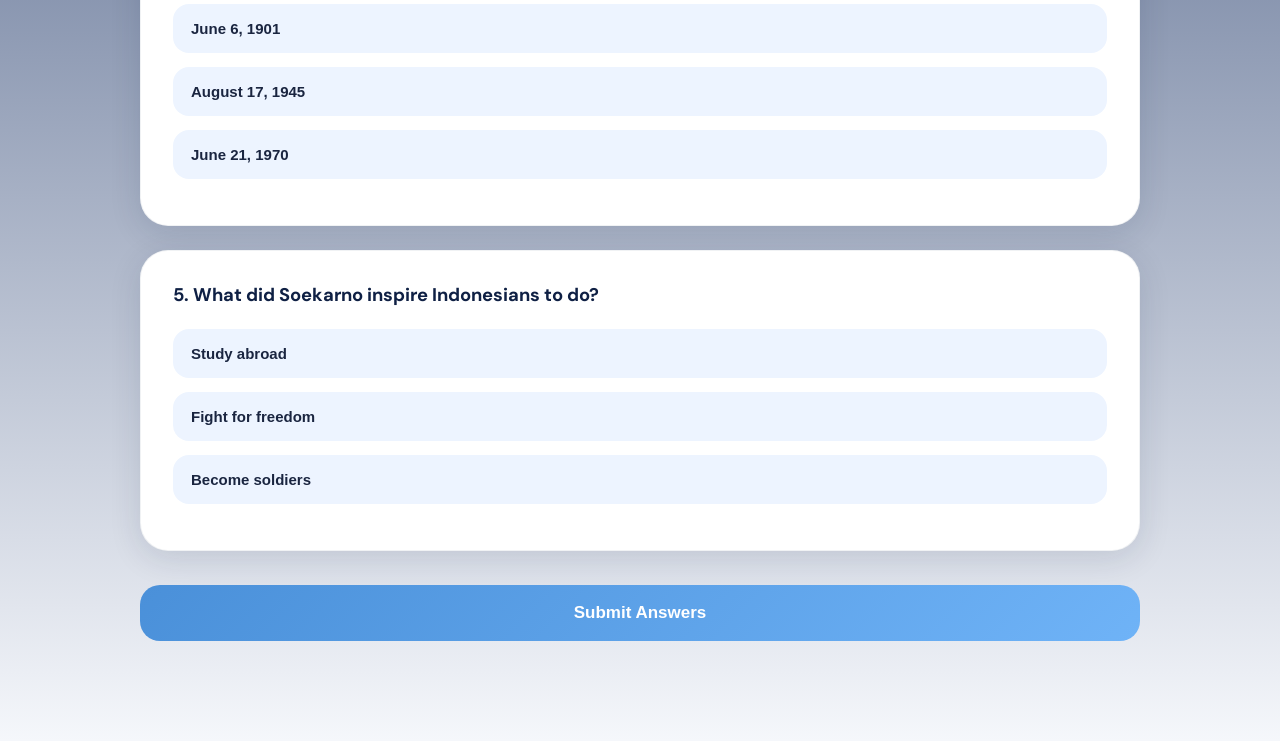
==== commit 600678a0: "perubahan soal" ====
--- a/biography.html
+++ b/biography.html
@@ -377,44 +377,49 @@
 
 <div id="quiz-area">
 
+<!-- SOAL 1 -->
 <div class="question-card">
-<h3>1. Who was Ir. Soekarno?</h3>
-
-<button class="option-btn" onclick="selectAnswer(0,this,true)">The first President of Indonesia</button>
-<button class="option-btn" onclick="selectAnswer(0,this,false)">A scientist</button>
-<button class="option-btn" onclick="selectAnswer(0,this,false)">A teacher</button>
-</div>
-
+<h3>1. What is the generic structure used to introduce the person in a biography text?</h3>
+
+<button class="option-btn" onclick="selectAnswer(0,this,true)">Orientation</button>
+<button class="option-btn" onclick="selectAnswer(0,this,false)">Resolution</button>
+<button class="option-btn" onclick="selectAnswer(0,this,false)">Complication</button>
+</div>
+
+<!-- SOAL 2 -->
 <div class="question-card">
-<h3>2. Where was Soekarno born?</h3>
-
-<button class="option-btn" onclick="selectAnswer(1,this,false)">Jakarta</button>
-<button class="option-btn" onclick="selectAnswer(1,this,true)">Surabaya</button>
-<button class="option-btn" onclick="selectAnswer(1,this,false)">Bandung</button>
-</div>
-
+<h3>2. Which generic structure tells the events in someone's life?</h3>
+
+<button class="option-btn" onclick="selectAnswer(1,this,false)">Orientation</button>
+<button class="option-btn" onclick="selectAnswer(1,this,true)">Events</button>
+<button class="option-btn" onclick="selectAnswer(1,this,false)">Conclusion</button>
+</div>
+
+<!-- SOAL 3 -->
 <div class="question-card">
-<h3>3. When was Indonesian independence proclaimed?</h3>
-
-<button class="option-btn" onclick="selectAnswer(2,this,false)">1940</button>
-<button class="option-btn" onclick="selectAnswer(2,this,true)">1945</button>
-<button class="option-btn" onclick="selectAnswer(2,this,false)">1950</button>
-</div>
-
+<h3>3. Who was Ir. Soekarno?</h3>
+
+<button class="option-btn" onclick="selectAnswer(2,this,true)">The first President of Indonesia</button>
+<button class="option-btn" onclick="selectAnswer(2,this,false)">A teacher</button>
+<button class="option-btn" onclick="selectAnswer(2,this,false)">A doctor</button>
+</div>
+
+<!-- SOAL 4 -->
 <div class="question-card">
-<h3>4. Who helped Soekarno proclaim independence?</h3>
-
-<button class="option-btn" onclick="selectAnswer(3,this,true)">Mohammad Hatta</button>
-<button class="option-btn" onclick="selectAnswer(3,this,false)">B.J. Habibie</button>
-<button class="option-btn" onclick="selectAnswer(3,this,false)">Ki Hajar Dewantara</button>
-</div>
-
+<h3>4. When did Indonesia proclaim independence?</h3>
+
+<button class="option-btn" onclick="selectAnswer(3,this,false)">June 6, 1901</button>
+<button class="option-btn" onclick="selectAnswer(3,this,true)">August 17, 1945</button>
+<button class="option-btn" onclick="selectAnswer(3,this,false)">June 21, 1970</button>
+</div>
+
+<!-- SOAL 5 -->
 <div class="question-card">
 <h3>5. What did Soekarno inspire Indonesians to do?</h3>
 
-<button class="option-btn" onclick="selectAnswer(4,this,false)">Travel abroad</button>
+<button class="option-btn" onclick="selectAnswer(4,this,false)">Study abroad</button>
 <button class="option-btn" onclick="selectAnswer(4,this,true)">Fight for freedom</button>
-<button class="option-btn" onclick="selectAnswer(4,this,false)">Build airplanes</button>
+<button class="option-btn" onclick="selectAnswer(4,this,false)">Become soldiers</button>
 </div>
 
 <button class="submit-btn" onclick="finishQuiz()">
